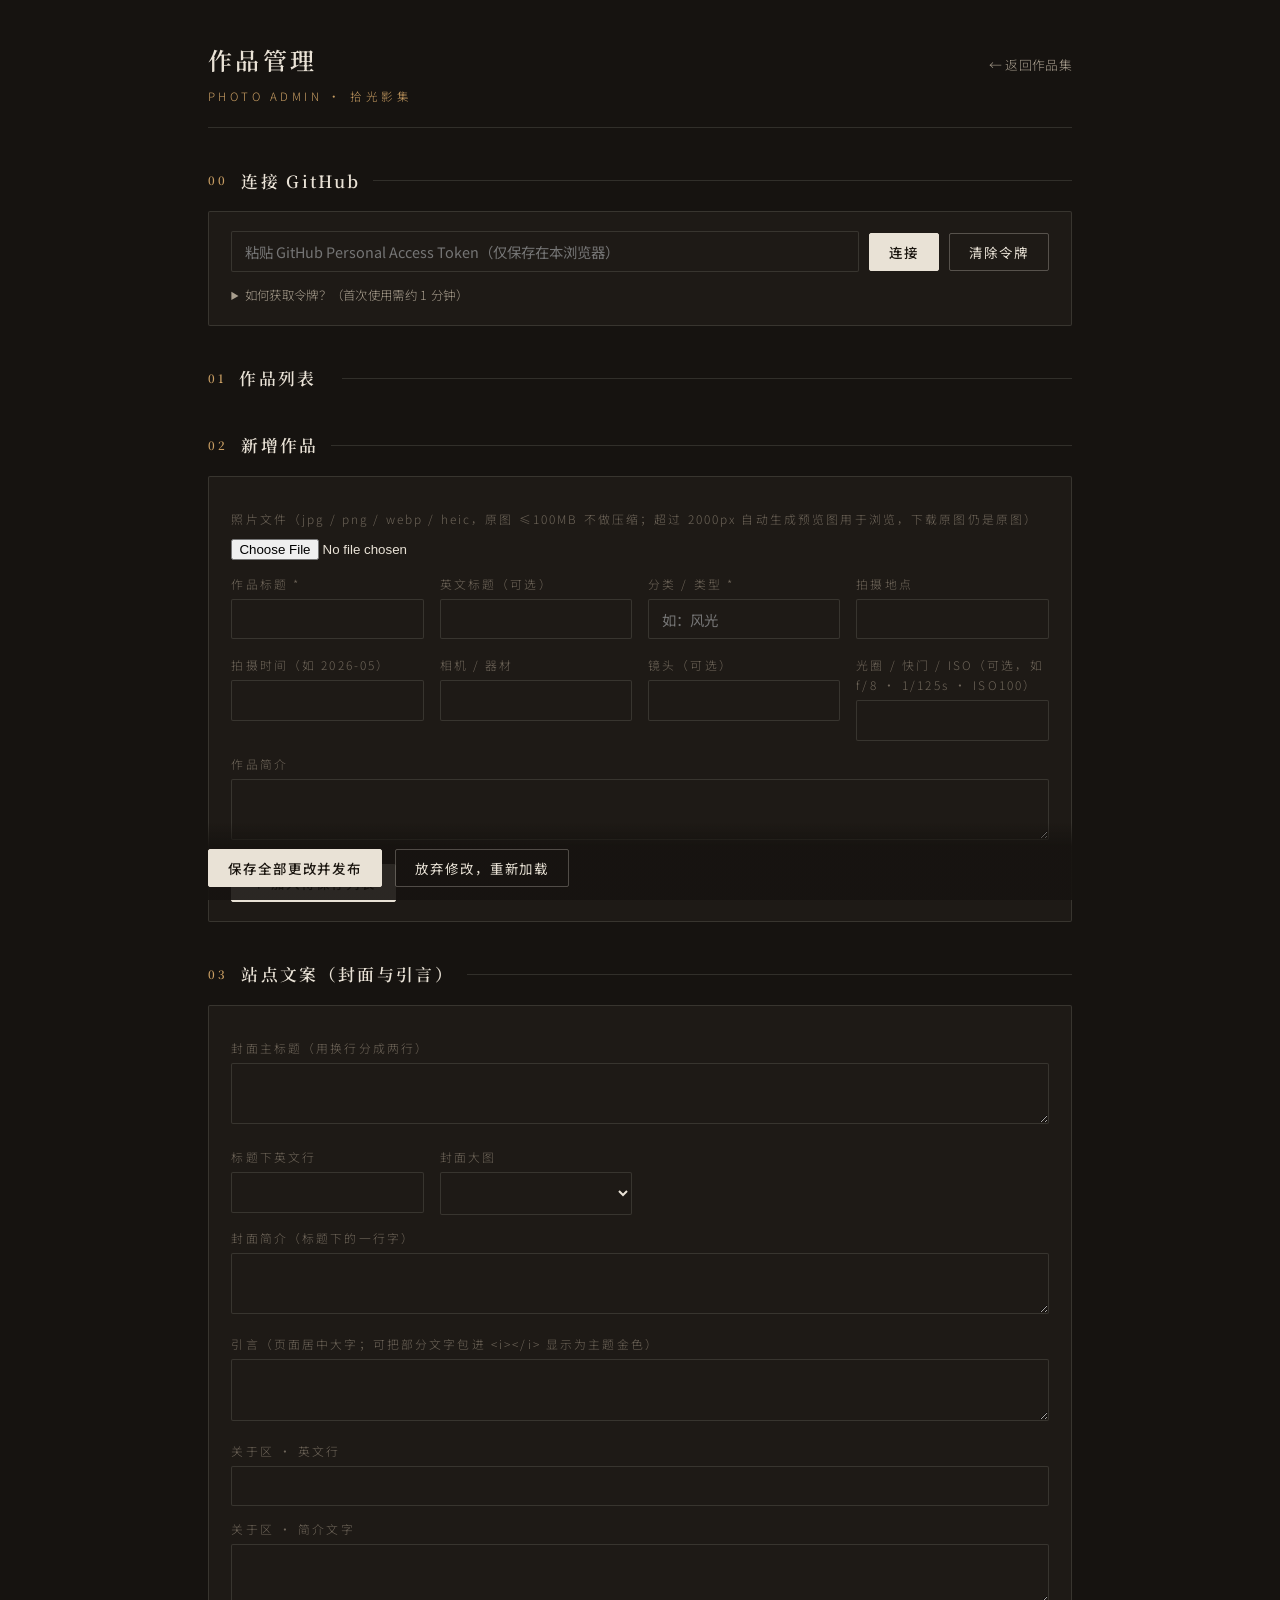
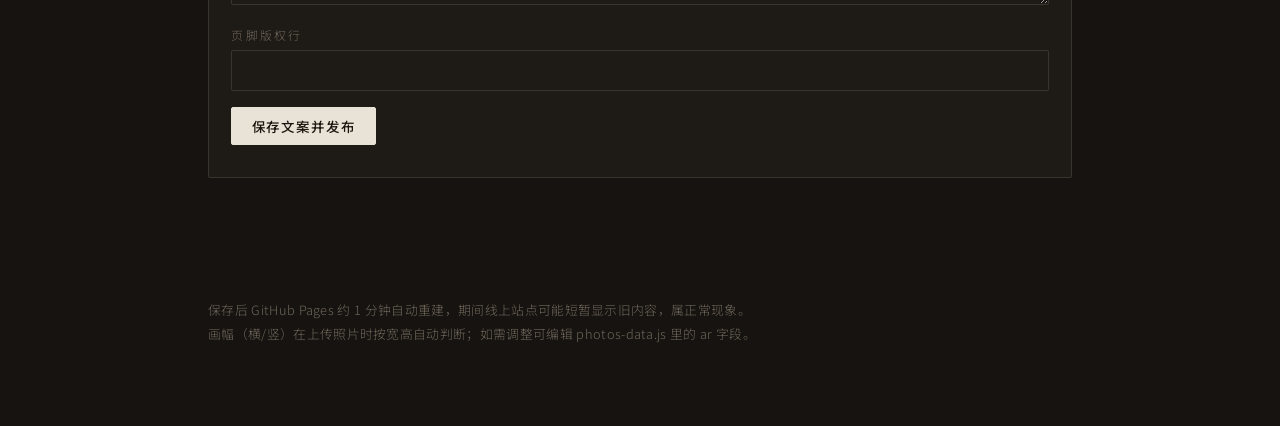
==== admin.html @ b12fa6b8 "上传上限放宽至100MB；双文件上传：超2000px自动生成预览图用于浏览，下载原图保持无损原图" ====
<!DOCTYPE html>
<html lang="zh-CN">
<head>
<meta charset="UTF-8">
<meta name="viewport" content="width=device-width, initial-scale=1.0">
<title>作品管理 · 拾光影集</title>
<meta name="robots" content="noindex, nofollow">
<link rel="preconnect" href="https://fonts.googleapis.com">
<link href="https://fonts.googleapis.com/css2?family=Noto+Serif+SC:wght@400;600&family=Noto+Sans+SC:wght@300;400;500&display=swap" rel="stylesheet">
<style>
:root{
  --bg:#161310;--bg-raise:#1e1a16;--bg-soft:#221d18;
  --ink:#e9e2d6;--ink-dim:#a89e8e;--ink-faint:#6f665a;
  --line:rgba(233,226,214,.13);--line-strong:rgba(233,226,214,.28);
  --accent:#c99e63;--accent-deep:#9a7443;--danger:#c96b63;
  --serif:"Noto Serif SC",serif;--sans:"Noto Sans SC",sans-serif;
  --ease:cubic-bezier(.22,.61,.36,1);
}
*{margin:0;padding:0;box-sizing:border-box}
body{background:var(--bg);color:var(--ink);font-family:var(--sans);font-weight:300;line-height:1.7;letter-spacing:.02em;-webkit-font-smoothing:antialiased}
a{color:var(--accent);text-decoration:none}
a:hover{color:var(--ink)}
.wrap{max-width:960px;margin:0 auto;padding:2.5rem clamp(1.2rem,4vw,3rem) 5rem}
header.top{display:flex;align-items:baseline;justify-content:space-between;gap:1rem;border-bottom:1px solid var(--line);padding-bottom:1.2rem;margin-bottom:2rem;flex-wrap:wrap}
header.top h1{font-family:var(--serif);font-size:1.5rem;font-weight:600;letter-spacing:.14em}
header.top .en{font-size:.72rem;letter-spacing:.3em;color:var(--accent)}
header.top a.back{font-size:.8rem;color:var(--ink-dim)}
h2.sec{font-family:var(--serif);font-size:1.05rem;font-weight:600;letter-spacing:.14em;margin:2.4rem 0 1rem;display:flex;align-items:center;gap:.8rem}
h2.sec::after{content:"";flex:1;height:1px;background:var(--line)}
h2.sec .no{font-size:.72rem;letter-spacing:.28em;color:var(--accent)}
.tip{font-size:.8rem;color:var(--ink-faint);line-height:1.9}
.tip b{color:var(--ink-dim);font-weight:400}

/* 表单控件 */
input[type=text],input[type=password],select,textarea{
  width:100%;background:var(--bg-raise);border:1px solid var(--line);color:var(--ink);
  padding:.55rem .8rem;font-size:.9rem;font-family:inherit;border-radius:2px;transition:border-color .3s;
}
input:focus,select:focus,textarea:focus{outline:none;border-color:var(--accent)}
textarea{resize:vertical;min-height:3.2em}
label.f{display:block;font-size:.74rem;letter-spacing:.18em;color:var(--ink-faint);margin:.8rem 0 .3rem}
button{
  background:transparent;border:1px solid var(--line-strong);color:var(--ink);
  padding:.5rem 1.2rem;font-size:.84rem;letter-spacing:.14em;border-radius:2px;cursor:pointer;
  font-family:inherit;transition:all .3s var(--ease);
}
button:hover{border-color:var(--accent);color:var(--accent)}
button.primary{background:var(--ink);color:#1a150f;border-color:var(--ink);font-weight:500}
button.primary:hover{background:var(--accent);border-color:var(--accent);color:#1a150f}
button.danger{color:var(--danger);border-color:rgba(201,107,99,.4)}
button.danger:hover{border-color:var(--danger)}
button:disabled{opacity:.45;cursor:not-allowed}

/* 令牌区 */
.token-box{background:var(--bg-raise);border:1px solid var(--line);border-radius:2px;padding:1.2rem 1.4rem}
.token-row{display:flex;gap:.6rem;flex-wrap:wrap;align-items:center}
.token-row input{flex:1;min-width:220px}
details.help{margin-top:.8rem;font-size:.78rem;color:var(--ink-faint)}
details.help summary{cursor:pointer;color:var(--ink-dim)}
details.help ol{margin:.6rem 0 .6rem 1.2em;line-height:2}
.status{margin-top:.8rem;font-size:.82rem;letter-spacing:.06em}
.status.ok{color:#8fbf7f}.status.err{color:var(--danger)}

/* 作品卡片 */
.card{background:var(--bg-raise);border:1px solid var(--line);border-radius:2px;padding:1.2rem 1.4rem;margin-bottom:1.2rem}
.card-head{display:flex;align-items:center;gap:.9rem;margin-bottom:.6rem;flex-wrap:wrap}
.card-head img{width:88px;height:60px;object-fit:cover;border:1px solid var(--line);background:var(--bg-soft)}
.card-head .t{flex:1;min-width:140px}
.card-head .t b{font-family:var(--serif);font-size:1.02rem;font-weight:600;letter-spacing:.08em}
.card-head .t small{display:block;color:var(--ink-faint);font-size:.72rem;letter-spacing:.1em}
.card-head .ops{display:flex;gap:.4rem;flex-wrap:wrap}
.grid{display:grid;grid-template-columns:repeat(auto-fit,minmax(180px,1fr));gap:.2rem 1rem}
.grid .wide{grid-column:1/-1}
.file-note{font-size:.76rem;color:var(--accent);margin-top:.3rem}
.pending-img{max-width:100%;max-height:180px;border:1px solid var(--line);margin-top:.5rem}

/* 操作条 */
.actions{position:sticky;bottom:0;background:linear-gradient(rgba(22,19,16,0),rgba(22,19,16,.9) 30%);padding:1.6rem 0 .8rem;display:flex;gap:.8rem;align-items:center;flex-wrap:wrap}
.spin{display:inline-block;width:.9em;height:.9em;border:2px solid var(--accent);border-top-color:transparent;border-radius:50%;vertical-align:-2px;animation:sp 1s linear infinite;margin-right:.4em}
@keyframes sp{to{transform:rotate(360deg)}}
@media(max-width:640px){.card{padding:1rem}header.top h1{font-size:1.2rem}}
</style>
</head>
<body>
<div class="wrap">

  <header class="top">
    <div>
      <h1>作品管理</h1>
      <span class="en">PHOTO ADMIN · 拾光影集</span>
    </div>
    <a class="back" href="index.html">← 返回作品集</a>
  </header>

  <!-- 令牌 -->
  <h2 class="sec"><span class="no">00</span>连接 GitHub</h2>
  <div class="token-box">
    <div class="token-row">
      <input type="password" id="token" placeholder="粘贴 GitHub Personal Access Token（仅保存在本浏览器）">
      <button id="btn-connect" class="primary">连接</button>
      <button id="btn-forget">清除令牌</button>
    </div>
    <p class="status" id="token-status"></p>
    <details class="help">
      <summary>如何获取令牌？（首次使用需约 1 分钟）</summary>
      <ol>
        <li>打开 github.com → 右上角头像 → <b>Settings</b> → 左侧最底部 <b>Developer settings</b></li>
        <li><b>Personal access tokens → Fine-grained tokens</b> → <b>Generate new token</b></li>
        <li>Token name 随意；<b>Repository access</b> 选 <b>Only select repositories</b> → 勾选 <b>photography-portfolio</b></li>
        <li><b>Permissions → Repository permissions → Contents</b> 设为 <b>Read and write</b></li>
        <li>生成后复制令牌（ghp_ 开头），粘贴到上方输入框点"连接"。令牌只存在你的浏览器本地，不会上传到任何地方</li>
      </ol>
    </details>
  </div>

  <!-- 作品列表 -->
  <h2 class="sec"><span class="no">01</span>作品列表 <span class="tip" id="count-line"></span></h2>
  <div id="cards"></div>

  <!-- 新增 -->
  <h2 class="sec"><span class="no">02</span>新增作品</h2>
  <div class="card" id="add-card">
    <label class="f">照片文件（jpg / png / webp / heic，原图 ≤100MB 不做压缩；超过 2000px 自动生成预览图用于浏览，下载原图仍是原图）</label>
    <input type="file" id="add-file" accept="image/jpeg,image/png,image/webp,image/heic,image/heif,.heic,.heif">
    <div id="add-preview"></div>
    <div class="grid">
      <div><label class="f">作品标题 *</label><input type="text" id="add-title"></div>
      <div><label class="f">英文标题（可选）</label><input type="text" id="add-en"></div>
      <div><label class="f">分类 / 类型 *</label><input type="text" id="add-category" list="cat-list" placeholder="如：风光"><datalist id="cat-list"></datalist></div>
      <div><label class="f">拍摄地点</label><input type="text" id="add-place"></div>
      <div><label class="f">拍摄时间（如 2026-05）</label><input type="text" id="add-date"></div>
      <div><label class="f">相机 / 器材</label><input type="text" id="add-camera"></div>
      <div><label class="f">镜头（可选）</label><input type="text" id="add-lens"></div>
      <div><label class="f">光圈 / 快门 / ISO（可选，如 f/8 · 1/125s · ISO100）</label><input type="text" id="add-exif-extra"></div>
    </div>
    <label class="f">作品简介</label>
    <textarea id="add-desc"></textarea>
    <p style="margin-top:1rem"><button id="btn-add" class="primary">＋ 加入待保存列表</button></p>
  </div>

  <!-- 站点文案 -->
  <h2 class="sec"><span class="no">03</span>站点文案（封面与引言）</h2>
  <div class="card">
    <div class="grid">
      <div class="wide"><label class="f">封面主标题（用换行分成两行）</label><textarea id="site-line"></textarea></div>
      <div><label class="f">标题下英文行</label><input type="text" id="site-en"></div>
      <div><label class="f">封面大图</label><select id="site-hero"></select></div>
    </div>
    <label class="f">封面简介（标题下的一行字）</label>
    <textarea id="site-bio"></textarea>
    <label class="f">引言（页面居中大字；可把部分文字包进 &lt;i&gt;&lt;/i&gt; 显示为主题金色）</label>
    <textarea id="site-lead"></textarea>
    <label class="f">关于区 · 英文行</label>
    <input type="text" id="site-about-en">
    <label class="f">关于区 · 简介文字</label>
    <textarea id="site-about-bio"></textarea>
    <label class="f">页脚版权行</label>
    <input type="text" id="site-footer-copy">
    <p style="margin-top:1rem"><button id="btn-site" class="primary">保存文案并发布</button></p>
    <p class="status" id="site-status"></p>
  </div>

  <!-- 保存 -->
  <div class="actions">
    <button id="btn-save" class="primary">保存全部更改并发布</button>
    <button id="btn-reload">放弃修改，重新加载</button>
    <span class="status" id="save-status"></span>
  </div>

  <p class="tip" style="margin-top:1.5rem">保存后 GitHub Pages 约 1 分钟自动重建，期间线上站点可能短暂显示旧内容，属正常现象。<br>
  画幅（横/竖）在上传照片时按宽高自动判断；如需调整可编辑 photos-data.js 里的 ar 字段。</p>
</div>

<script src="assets/photos-data.js"></script>
<script>
(function(){
"use strict";
const CFG = { owner:"LXQ-6", repo:"photography-portfolio", branch:"main", dataPath:"assets/photos-data.js", photoDir:"photos/" };
const $ = (id) => document.getElementById(id);
let token = localStorage.getItem("gh_pat") || "";
let photos = [];        // 工作副本：{src,title,en,category,place,ar,desc,exif}
let shas = {};          // 文件路径 -> sha（更新/删除需要）
let newImages = {};     // 临时索引 -> {filename, contentB64, ar}
let pendingNew = [];    // 待新增条目
let removed = [];       // 待删除条目（含图片路径）
let dirty = false;
let dataSha = null;     // data.js 的 sha（保存文案用）
let siteCopy = null;    // data.js 的 site 工作副本
const uploaded = new Set();  // 本次会话已成功上传的文件，重试时跳过

const b64dec = (b64) => decodeURIComponent(escape(atob(b64.replace(/\n/g,""))));
const b64enc = (str) => btoa(unescape(encodeURIComponent(str)));

/* ---------- GitHub API ---------- */
async function gh(path, opts = {}) {
  const res = await fetch(`https://api.github.com/repos/${CFG.owner}/${CFG.repo}/contents/${path}${opts.qs ? "?" + opts.qs : ""}`, {
    method: opts.method || "GET",
    headers: {
      "Authorization": `Bearer ${token}`,
      "Accept": "application/vnd.github+json",
      "Content-Type": "application/json"
    },
    body: opts.body ? JSON.stringify(opts.body) : undefined
  });
  if (!res.ok) {
    const err = await res.json().catch(() => ({}));
    throw new Error(`${res.status} ${err.message || res.statusText}`);
  }
  return res.status === 200 ? res.json() : null;
}
const getDataFile = () => gh(CFG.dataPath, { qs: "ref=" + CFG.branch });
const getPhotoSha = (src) => gh(src, { qs: "ref=" + CFG.branch }).then(f => f.sha).catch(() => null);
const putFile = (path, message, content, sha) => withRetry(() => gh(path, { method: "PUT", body: { message, content, branch: CFG.branch, ...(sha ? { sha } : {}) } }));
const delFile = (path, message, sha) => withRetry(() => gh(path, { method: "DELETE", body: { message, branch: CFG.branch, sha } }));

/* 网络抖动自动重试（指数退避） */
async function withRetry(fn, tries = 3) {
  let lastErr;
  for (let t = 0; t < tries; t++) {
    try { return await fn(); }
    catch (e) { lastErr = e; if (t < tries - 1) await new Promise(r => setTimeout(r, 800 * (t + 1))); }
  }
  throw lastErr;
}
/* 解析 JS 数据文件为对象（跳过头部注释，按 window.XXX = 定位赋值） */
function parseJsData(text) {
  const m = text.match(/window\.\w+\s*=\s*([\s\S]*?);\s*$/);
  if (!m) throw new Error("数据文件格式不正确");
  return JSON.parse(m[1]);
}

/* ---------- 状态提示 ---------- */
function setStatus(el, text, cls) { el.className = "status " + (cls || ""); el.innerHTML = text; }

/* ---------- 令牌 ---------- */
$("token").value = token;
$("btn-connect").addEventListener("click", () => {
  token = $("token").value.trim();
  if (!token) return setStatus($("token-status"), "请先粘贴令牌", "err");
  localStorage.setItem("gh_pat", token);
  setStatus($("token-status"), '<span class="spin"></span>正在验证令牌并读取数据…');
  loadDataFile();
});
$("btn-forget").addEventListener("click", () => {
  localStorage.removeItem("gh_pat"); token = ""; $("token").value = "";
  setStatus($("token-status"), "已清除本浏览器保存的令牌");
});

/* ---------- 载入数据 ---------- */
async function loadDataFile() {
  try {
    const f = await getDataFile();
    shas[CFG.dataPath] = f.sha;
    photos = parseJsData(b64dec(f.content));
    localStorage.setItem("gh_pat", token);
    setStatus($("token-status"), `✓ 连接成功，已读取 ${photos.length} 件作品`, "ok");
    renderCards();
    renderCatList();
    // 同时载入站点文案
    try {
      const df = await gh("assets/data.js", { qs: "ref=" + CFG.branch });
      dataSha = df.sha;
      siteCopy = parseJsData(b64dec(df.content)).site;
      renderSiteForm();
    } catch (e) { /* 文案区载入失败不影响作品管理 */ }
  } catch (e) {
    setStatus($("token-status"), "连接失败：" + e.message + "（请检查令牌是否有效、是否勾选了 photography-portfolio 仓库与 Contents 读写权限）", "err");
  }
}

/* ---------- 渲染作品卡片 ---------- */
function renderCards() {
  $("count-line").textContent = `共 ${photos.length} 件`;
  const box = $("cards");
  box.innerHTML = "";
  photos.forEach((p, i) => {
    const card = document.createElement("div");
    card.className = "card";
    card.innerHTML = `
      <div class="card-head">
        <img src="${p.preview || p.src}" alt="" loading="lazy" id="thumb-${i}">
        <div class="t"><b contenteditable="true" data-k="title" data-i="${i}">${p.title || ""}</b>
          <small>${p.src.split("/").pop()} · ${p.category || "未分类"}</small></div>
        <div class="ops">
          <label style="cursor:pointer"><input type="file" accept="image/jpeg,image/png,image/webp,image/heic,image/heif,.heic,.heif" hidden data-replace="${i}">替换图片</label>
          <button class="danger" data-del="${i}">删除作品</button>
        </div>
      </div>
      <div class="grid">
        <div><label class="f">英文标题</label><input type="text" data-k="en" data-i="${i}" value="${(p.en||"").replace(/"/g,"&quot;")}"></div>
        <div><label class="f">分类 / 类型</label><input type="text" data-k="category" data-i="${i}" value="${p.category||""}" list="cat-list"></div>
        <div><label class="f">拍摄地点</label><input type="text" data-k="place" data-i="${i}" value="${p.place||""}"></div>
        <div><label class="f">拍摄时间</label><input type="text" data-k="date" data-i="${i}" value="${(p.exif&&p.exif.date)||""}"></div>
        <div><label class="f">相机 / 器材</label><input type="text" data-k="camera" data-i="${i}" value="${(p.exif&&p.exif.camera)||""}"></div>
        <div><label class="f">镜头</label><input type="text" data-k="lens" data-i="${i}" value="${(p.exif&&p.exif.lens)||""}"></div>
        <div><label class="f">光圈 / 快门 / ISO</label><input type="text" data-k="extra" data-i="${i}" value="${(p.exif&&p.exif.focal?p.exif.focal+" ":"")+(p.exif&&p.exif.aperture||"")} ${(p.exif&&p.exif.shutter)||""} ${(p.exif&&p.exif.iso?"ISO"+p.exif.iso:"")}"></div>
        <div class="wide"><label class="f">作品简介</label><textarea data-k="desc" data-i="${i}">${p.desc||""}</textarea></div>
      </div>
      <div class="file-note" id="note-${i}"></div>`;
    box.appendChild(card);
  });

  // 字段修改 → 写回工作副本
  box.querySelectorAll("[data-k]").forEach(inp => {
    inp.addEventListener("change", () => {
      const i = +inp.dataset.i, k = inp.dataset.k, v = inp.value.trim();
      if (k === "date" || k === "camera" || k === "lens" || k === "extra") {
        photos[i].exif = photos[i].exif || {};
        if (k === "date") photos[i].exif.date = v;
        else if (k === "camera") photos[i].exif.camera = v;
        else if (k === "lens") photos[i].exif.lens = v;
        else {
          const parts = v.split(/[,·/]+/).map(s => s.trim()).filter(Boolean);
          photos[i].exif.focal = parts.find(s => /mm/.test(s)) || "";
          photos[i].exif.aperture = parts.find(s => /^f\//.test(s)) || "";
          photos[i].exif.shutter = parts.find(s => /s$/.test(s) && !/^f\//.test(s) && /\d/.test(s)) || "";
          photos[i].exif.iso = (v.match(/iso\s*(\d+)/i) || [])[1] || "";
        }
      } else {
        photos[i][k] = v;
      }
      if (k === "title") { const b = box.querySelector(`.card-head b[data-i="${i}"]`); if (b) b.textContent = v; }
      dirty = true;
    });
  });

  // 替换图片
  box.querySelectorAll("[data-replace]").forEach(inp => {
    inp.addEventListener("change", async () => {
      const i = +inp.dataset.replace;
      const file = inp.files[0];
      if (!file) return;
      try {
        const { filename, contentB64, previewFilename, previewB64, dataUrl, width, height } = await readImage(file);
        newImages[i] = { filename, contentB64, previewFilename, previewB64, ar: width > height ? "16/10" : "4/5" };
        photos[i].ar = width > height ? "16/10" : "4/5";
        $("thumb-" + i).src = dataUrl;
        $("note-" + i).textContent = `已选新图 ${filename}${previewFilename ? "（含预览图，保存时一起上传）" : ""}`;
        dirty = true;
      } catch (e) { alert("读取图片失败：" + e.message); }
    });
  });

  // 删除作品
  box.querySelectorAll("[data-del]").forEach(btn => {
    btn.addEventListener("click", () => {
      const i = +btn.dataset.del;
      if (!confirm(`确定删除《${photos[i].title || "未命名"}》？照片文件也会一并删除。`)) return;
      removed.push(photos[i]);
      photos.splice(i, 1);
      dirty = true;
      renderCards();
    });
  });
}

function renderCatList() {
  const cats = [...new Set(photos.map(p => p.category).filter(Boolean))];
  // 未连接令牌时用本地数据预填分类建议
  const fallback = window.GALLERY_PHOTOS || [];
  const all = cats.length ? cats : [...new Set(fallback.map(p => p.category).filter(Boolean))];
  $("cat-list").innerHTML = all.map(c => `<option value="${c}">`).join("");
}

/* ---------- 读取图片文件（支持 HEIC/HEIF 自动转 JPG） ---------- */
let heicLibPromise = null;
function loadHeicLib() {
  if (!heicLibPromise) {
    heicLibPromise = new Promise((resolve, reject) => {
      const s = document.createElement("script");
      s.src = "assets/vendor/heic2any.min.js";
      s.onload = resolve;
      s.onerror = () => { heicLibPromise = null; reject(new Error("HEIC 转换库加载失败")); };
      document.head.appendChild(s);
    });
  }
  return heicLibPromise;
}
async function toUploadable(file) {
  const isHeic = /\.(heic|heif)$/i.test(file.name) || /hei[cf]/i.test(file.type || "");
  if (!isHeic) return { blob: file, ext: (file.name.split(".").pop() || "jpg").toLowerCase() };
  await loadHeicLib();
  setStatus($("save-status"), "HEIC 转换中，请稍候…");
  const out = await window.heic2any({ blob: file, toType: "image/jpeg", quality: 0.92 });
  return { blob: Array.isArray(out) ? out[0] : out, ext: "jpg" };
}
function readImage(file) {
  return toUploadable(file).then(({ blob, ext }) => new Promise((resolve, reject) => {
    if (blob.size > 100 * 1024 * 1024) return reject(new Error("文件超过 100MB（GitHub 接口上限），请先压缩"));
    const reader = new FileReader();
    reader.onload = () => {
      const dataUrl = reader.result;
      const contentB64 = dataUrl.split(",")[1];
      const img = new Image();
      img.onload = () => {
        try {
          const filename = CFG.photoDir + Date.now() + "-" + Math.random().toString(36).slice(2, 8) + "." + ext;
          // 生成 2000px 预览图（长边 >2000px 才生成）：浏览用它，下载原图才是原图
          let previewFilename = null, previewB64 = null;
          const longEdge = Math.max(img.naturalWidth, img.naturalHeight);
          if (longEdge > 2000) {
            const scale = 2000 / longEdge;
            const canvas = document.createElement("canvas");
            canvas.width = Math.round(img.naturalWidth * scale);
            canvas.height = Math.round(img.naturalHeight * scale);
            canvas.getContext("2d").drawImage(img, 0, 0, canvas.width, canvas.height);
            previewB64 = canvas.toDataURL("image/jpeg", 0.9).split(",")[1];
            previewFilename = CFG.photoDir + "p" + Date.now() + "-" + Math.random().toString(36).slice(2, 8) + ".jpg";
          }
          resolve({ filename, contentB64, previewFilename, previewB64, dataUrl, width: img.naturalWidth, height: img.naturalHeight });
        } catch (e) { reject(new Error("预览图生成失败：" + e.message)); }
      };
      img.onerror = () => reject(new Error("无法解析图片"));
      img.src = dataUrl;
    };
    reader.onerror = () => reject(new Error("文件读取失败"));
    reader.readAsDataURL(blob);
  }));
}

/* ---------- 新增作品 ---------- */
let addInfo = null;   // 当前选中的新图片信息
$("add-file").addEventListener("change", async () => {
  const file = $("add-file").files[0];
  if (!file) { addInfo = null; $("add-preview").innerHTML = ""; return; }
  $("add-preview").innerHTML = '<span class="spin"></span>解析图片中…';
  try {
    addInfo = await readImage(file);
    $("add-preview").innerHTML = `<img class="pending-img" src="${addInfo.dataUrl}">` +
      `<p class="file-note">已选 ${file.name}（${addInfo.width}×${addInfo.height}，${addInfo.width > addInfo.height ? "横幅" : "竖幅"}${addInfo.previewFilename ? "，已生成预览图" : ""}），填写上方信息后点"加入待保存列表"</p>`;
  } catch (e) { addInfo = null; $("add-preview").innerHTML = ""; alert(e.message); }
});
$("btn-add").addEventListener("click", () => {
  if (!addInfo) return alert("请先选择照片文件");
  const title = $("add-title").value.trim();
  if (!title) return alert("请填写作品标题");
  const category = $("add-category").value.trim();
  if (!category) return alert("请填写分类（如：风光）");
  const extra = $("add-exif-extra").value.trim();
  const parts = extra.split(/[,·/]+/).map(s => s.trim()).filter(Boolean);
  pendingNew.push({
    info: addInfo,
    meta: {
      title, en: $("add-en").value.trim(), category,
      place: $("add-place").value.trim(), desc: $("add-desc").value.trim(),
      ar: addInfo.width > addInfo.height ? "16/10" : "4/5",
      exif: {
        camera: $("add-camera").value.trim(), lens: $("add-lens").value.trim(),
        focal: parts.find(s => /mm/.test(s)) || "",
        aperture: parts.find(s => /^f\//.test(s)) || "",
        shutter: parts.find(s => /s$/.test(s) && !/^f\//.test(s) && /\d/.test(s)) || "",
        iso: (extra.match(/iso\s*(\d+)/i) || [])[1] || "",
        date: $("add-date").value.trim()
      }
    }
  });
  setStatus($("save-status"), `《${title}》已加入待保存列表（共 ${pendingNew.length} 件新增）`, "ok");
  ["add-title","add-en","add-category","add-place","add-date","add-camera","add-lens","add-exif-extra","add-desc"].forEach(id => $(id).value = "");
  $("add-file").value = ""; $("add-preview").innerHTML = "";
  addInfo = null;
});

/* ---------- 站点文案 ---------- */
function renderSiteForm() {
  if (!siteCopy) return;
  const hero = siteCopy.hero || {};
  $("site-line").value = (hero.line || "").replace(/\n/g, "\n");
  $("site-en").value = hero.en || "";
  $("site-bio").value = hero.bio || "";
  $("site-lead").value = (siteCopy.statement && siteCopy.statement.lead) || "";
  // 远端字段缺失时，用本地 photos-data.js/data.js 的值兜底预填
  const localSite = (window.GALLERY_DATA && window.GALLERY_DATA.site) || {};
  $("site-about-en").value = (siteCopy.about && siteCopy.about.en) || (localSite.about && localSite.about.en) || "";
  $("site-about-bio").value = (siteCopy.about && siteCopy.about.bio) || (localSite.about && localSite.about.bio) || "";
  $("site-footer-copy").value = siteCopy.footerCopy || localSite.footerCopy || "";
  const sel = $("site-hero");
  const opts = photos.map(p => `<option value="${p.src}" ${p.src === hero.src ? "selected" : ""}>${p.title || p.src}（${p.category || ""}）</option>`).join("");
  sel.innerHTML = hero.src && !photos.some(p => p.src === hero.src)
    ? `<option value="${hero.src}" selected>${hero.src}（当前）</option>` + opts
    : opts;
}
$("btn-site").addEventListener("click", async () => {
  if (!token || !siteCopy) return setStatus($("site-status"), "请先连接 GitHub", "err");
  const btn = $("btn-site");
  btn.disabled = true;
  try {
    setStatus($("site-status"), '<span class="spin"></span>正在发布文案…');
    siteCopy.hero = siteCopy.hero || {};
    siteCopy.hero.line = $("site-line").value.replace(/\r/g, "");
    siteCopy.hero.en = $("site-en").value.trim();
    siteCopy.hero.bio = $("site-bio").value.trim();
    siteCopy.hero.src = $("site-hero").value;
    siteCopy.statement = siteCopy.statement || {};
    siteCopy.statement.lead = $("site-lead").value;
    siteCopy.about = siteCopy.about || {};
    siteCopy.about.en = $("site-about-en").value.trim();
    siteCopy.about.bio = $("site-about-bio").value.trim();
    siteCopy.footerCopy = $("site-footer-copy").value.trim();
    const content = "/* ============================================================\n   拾光影集 · 站点文案（本文件由 admin.html 管理页自动维护）\n   作品数据在 assets/photos-data.js；手动编辑请保持 JSON 格式\n   ============================================================ */\n\nwindow.GALLERY_DATA = " + JSON.stringify({ site: siteCopy }, null, 2) + ";\n";
    await putFile("assets/data.js", "更新站点文案", b64enc(content), dataSha);
    const check = await gh("assets/data.js", { qs: "ref=" + CFG.branch });
    const parsed = parseJsData(b64dec(check.content)).site;
    dataSha = check.sha;
    if (!parsed.hero || parsed.hero.line !== siteCopy.hero.line) throw new Error("一致性校验未通过，请重试");
    setStatus($("site-status"), "✓ 文案已发布！GitHub Pages 约 1 分钟后自动更新", "ok");
  } catch (e) {
    setStatus($("site-status"), "保存失败：" + e.message, "err");
  } finally {
    btn.disabled = false;
  }
});

/* ---------- 保存全部 ---------- */
$("btn-save").addEventListener("click", async () => {
  if (!token) return setStatus($("save-status"), "请先连接 GitHub", "err");
  if (!pendingNew.length && !removed.length && !dirty) return setStatus($("save-status"), "没有需要保存的更改");
  const btn = $("btn-save");
  btn.disabled = true;
  try {
    // 工作副本：应用所有已做的修改（含预览图字段）
    const work = photos.map(p => ({ ...p, exif: { ...(p.exif || {}) } }));
    for (const i of Object.keys(newImages)) {
      work[+i].src = newImages[i].filename;
      work[+i].preview = newImages[i].previewFilename || "";
      work[+i].ar = newImages[i].ar || work[+i].ar;
    }
    for (const item of pendingNew) {
      work.push({ src: item.info.filename, preview: item.info.previewFilename || "", ...item.meta });
    }

    // 需要清理的旧文件（被替换/被删除的照片原图与预览图）
    const orphanFiles = new Set();
    for (const i of Object.keys(newImages)) {
      const old = photos[+i];
      if (old.src && old.src !== newImages[i].filename) orphanFiles.add(old.src);
      if (old.preview) orphanFiles.add(old.preview);
    }
    for (const p of removed) {
      if (p.src) orphanFiles.add(p.src);
      if (p.preview) orphanFiles.add(p.preview);
    }

    // 待上传文件清单（原图 + 预览图）
    const uploads = [];
    for (const item of pendingNew) {
      uploads.push({ path: item.info.filename, content: item.info.contentB64, label: item.meta.title });
      if (item.info.previewFilename) uploads.push({ path: item.info.previewFilename, content: item.info.previewB64, label: item.meta.title + "（预览图）" });
    }
    for (const i of Object.keys(newImages)) {
      uploads.push({ path: newImages[i].filename, content: newImages[i].contentB64, label: photos[+i].title || "" });
      if (newImages[i].previewFilename) uploads.push({ path: newImages[i].previewFilename, content: newImages[i].previewB64, label: (photos[+i].title || "") + "（预览图）" });
    }

    let step = 0, total = uploads.length + orphanFiles.size + 1;
    for (const u of uploads) {
      if (uploaded.has(u.path)) continue;   // 重试时跳过已上传的
      step++;
      setStatus($("save-status"), `<span class="spin"></span>上传文件 ${step}/${total}：${u.label}`);
      await putFile(u.path, `上传作品文件：${u.label}`, u.content);
      uploaded.add(u.path);
    }
    for (const path of orphanFiles) {
      step++;
      setStatus($("save-status"), `<span class="spin"></span>清理旧文件 ${step}/${total}`);
      const sha = await getPhotoSha(path);
      if (sha) await delFile(path, `清理旧文件`, sha);
    }
    // 写回数据文件
    setStatus($("save-status"), `<span class="spin"></span>发布数据文件 ${total}/${total}`);
    const dataContent = "window.GALLERY_PHOTOS = " + JSON.stringify(work, null, 2) + ";\n";
    await putFile(CFG.dataPath, `更新作品数据（共 ${work.length} 件）`, b64enc(dataContent), shas[CFG.dataPath]);

    // 一致性校验：回读远端文件，确认内容与本地工作副本一致
    const check = await gh(CFG.dataPath, { qs: "ref=" + CFG.branch });
    const parsed = parseJsData(b64dec(check.content));
    if (parsed.length !== work.length || parsed.some((p, i) => p.src !== work[i].src || p.title !== work[i].title)) {
      throw new Error("数据一致性校验未通过，请点击保存重试（已上传的照片不会重复上传）");
    }
    shas[CFG.dataPath] = check.sha;
    setStatus($("save-status"), `✓ 已发布并通过校验！GitHub Pages 约 1 分钟后自动更新线上站点`, "ok");
    photos = work;
    pendingNew = []; removed = []; newImages = {}; dirty = false;
    renderCards(); renderCatList();
  } catch (e) {
    setStatus($("save-status"), "保存失败：" + e.message + "（可再次点击保存，已上传的照片不会重复上传）", "err");
  } finally {
    btn.disabled = false;
  }
});

$("btn-reload").addEventListener("click", () => {
  if (dirty && !confirm("放弃当前所有未保存的修改？")) return;
  pendingNew = []; removed = []; newImages = {}; dirty = false;
  loadDataFile();
  setStatus($("save-status"), "");
});

/* ---------- 启动 ---------- */
renderCatList();   // 未连接时先用本地数据预填分类建议
if (token) { setStatus($("token-status"), '<span class="spin"></span>正在用已保存的令牌连接…'); loadDataFile(); }
})();
</script>
</body>
</html>
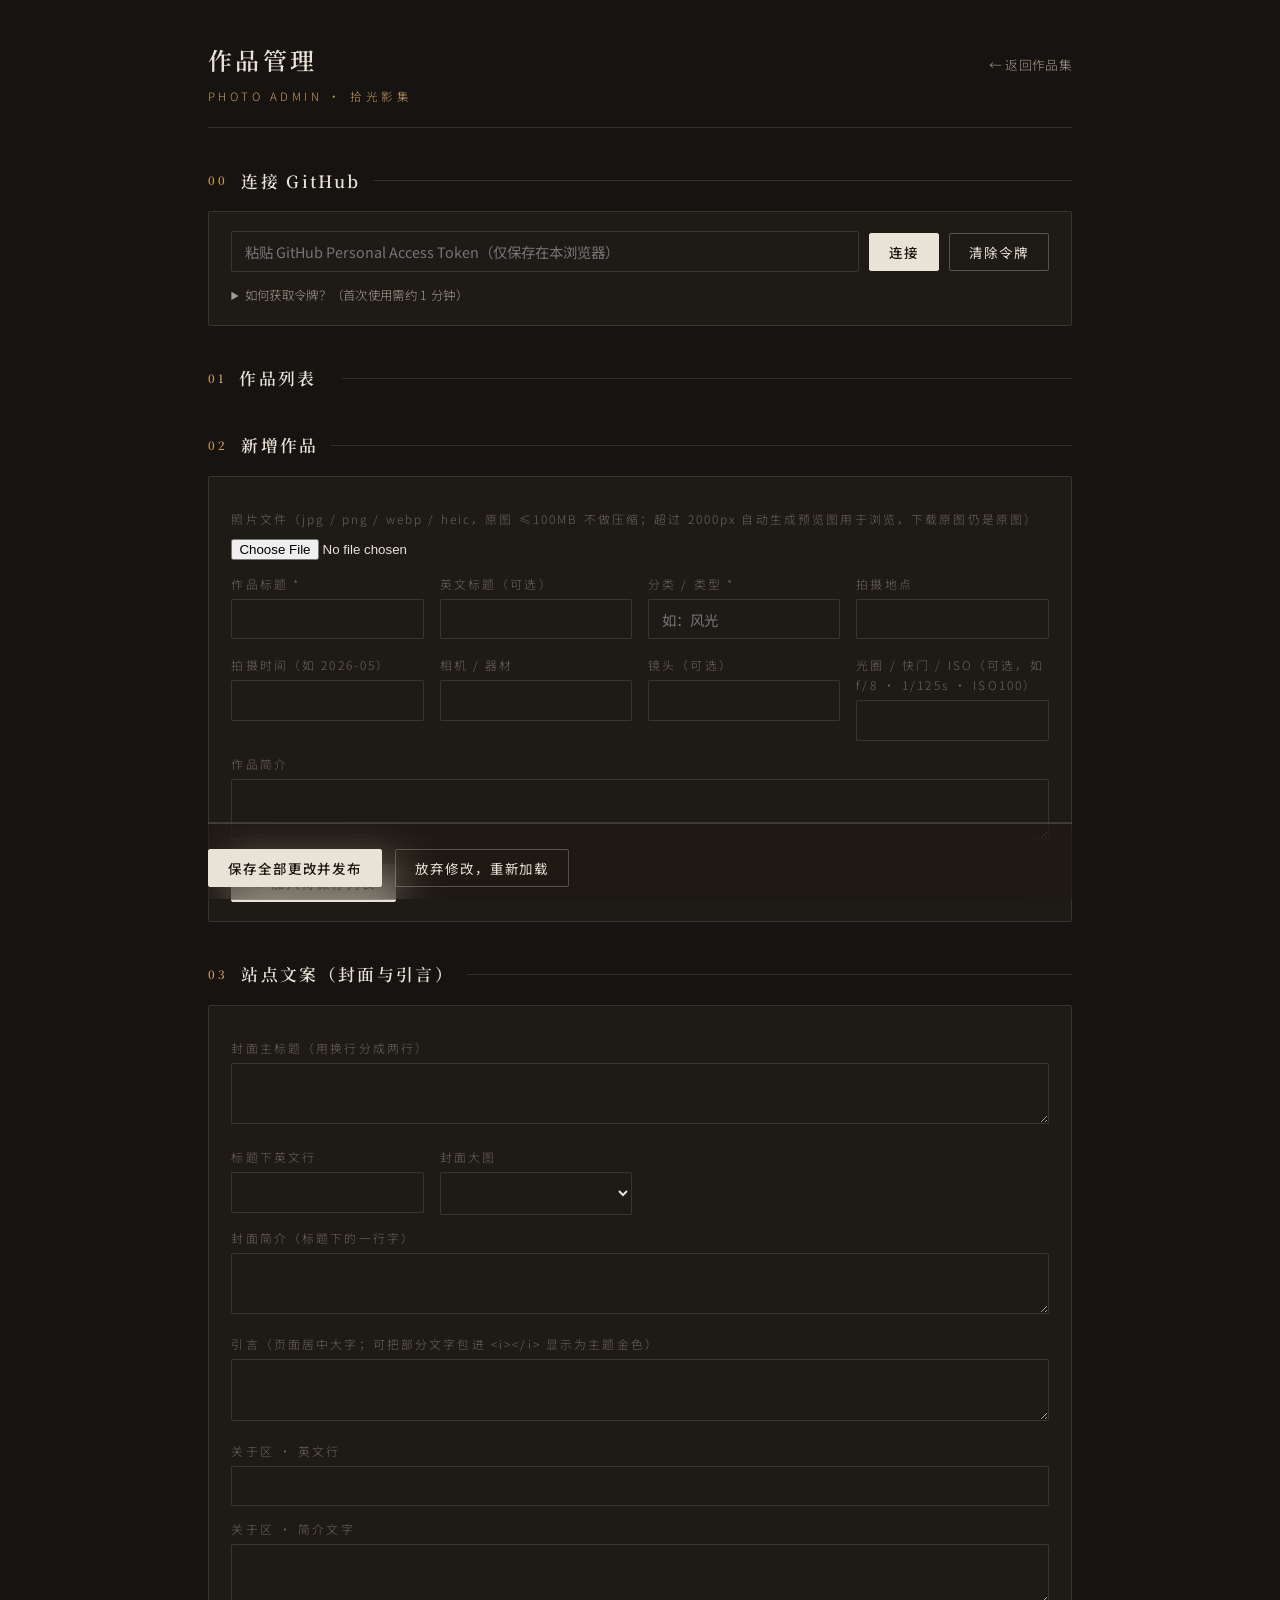
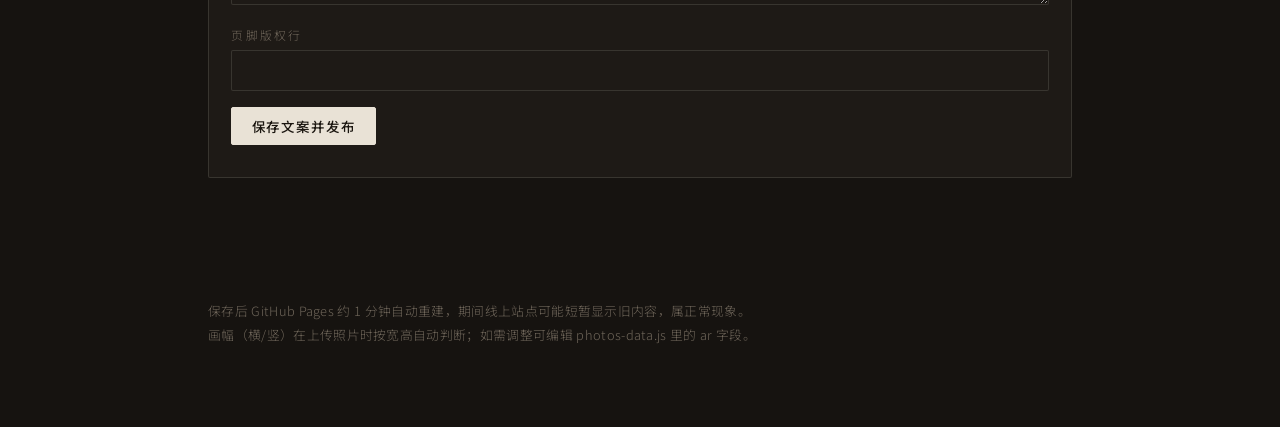
==== commit 94a8ae4f: "Liquid Glass 统一升级：导航/筛选栏/悬浮胶囊/灯箱玻璃工具条与按钮/管理页操作条" ====
--- a/admin.html
+++ b/admin.html
@@ -15,6 +15,8 @@
   --accent:#c99e63;--accent-deep:#9a7443;--danger:#c96b63;
   --serif:"Noto Serif SC",serif;--sans:"Noto Sans SC",sans-serif;
   --ease:cubic-bezier(.22,.61,.36,1);
+  --glass-bg:rgba(30,26,22,.45);--glass-blur:blur(22px) saturate(175%);
+  --glass-line:rgba(233,226,214,.15);--glass-hi:rgba(255,255,255,.16);
 }
 *{margin:0;padding:0;box-sizing:border-box}
 body{background:var(--bg);color:var(--ink);font-family:var(--sans);font-weight:300;line-height:1.7;letter-spacing:.02em;-webkit-font-smoothing:antialiased}
@@ -75,7 +77,10 @@
 .pending-img{max-width:100%;max-height:180px;border:1px solid var(--line);margin-top:.5rem}
 
 /* 操作条 */
-.actions{position:sticky;bottom:0;background:linear-gradient(rgba(22,19,16,0),rgba(22,19,16,.9) 30%);padding:1.6rem 0 .8rem;display:flex;gap:.8rem;align-items:center;flex-wrap:wrap}
+.actions{position:sticky;bottom:0;background:var(--glass-bg);
+  -webkit-backdrop-filter:var(--glass-blur);backdrop-filter:var(--glass-blur);
+  border-top:1px solid var(--glass-line);box-shadow:inset 0 1px 0 var(--glass-hi);
+  padding:1.6rem 0 .8rem;display:flex;gap:.8rem;align-items:center;flex-wrap:wrap}
 .spin{display:inline-block;width:.9em;height:.9em;border:2px solid var(--accent);border-top-color:transparent;border-radius:50%;vertical-align:-2px;animation:sp 1s linear infinite;margin-right:.4em}
 @keyframes sp{to{transform:rotate(360deg)}}
 @media(max-width:640px){.card{padding:1rem}header.top h1{font-size:1.2rem}}
@@ -171,7 +176,7 @@
   画幅（横/竖）在上传照片时按宽高自动判断；如需调整可编辑 photos-data.js 里的 ar 字段。</p>
 </div>
 
-<script src="assets/photos-data.js"></script>
+<script src="assets/photos-data.js?v=7"></script>
 <script>
 (function(){
 "use strict";
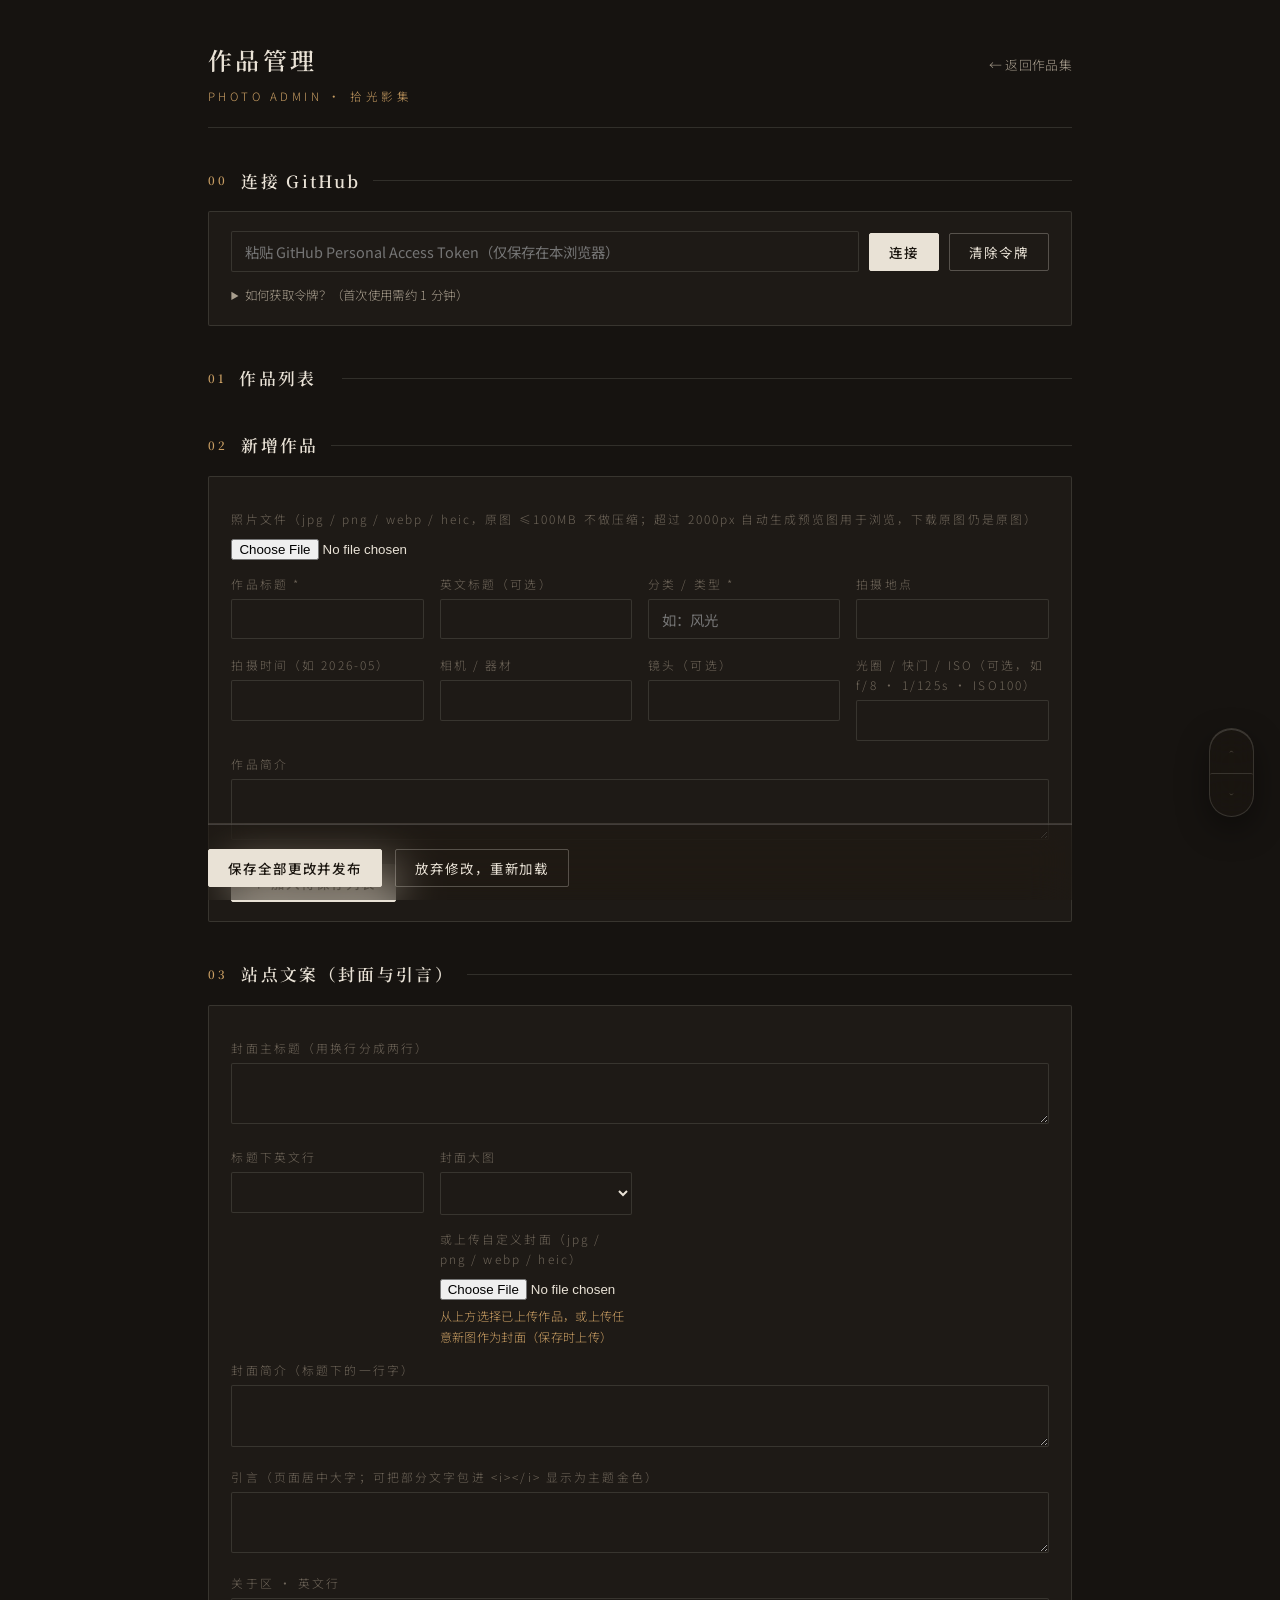
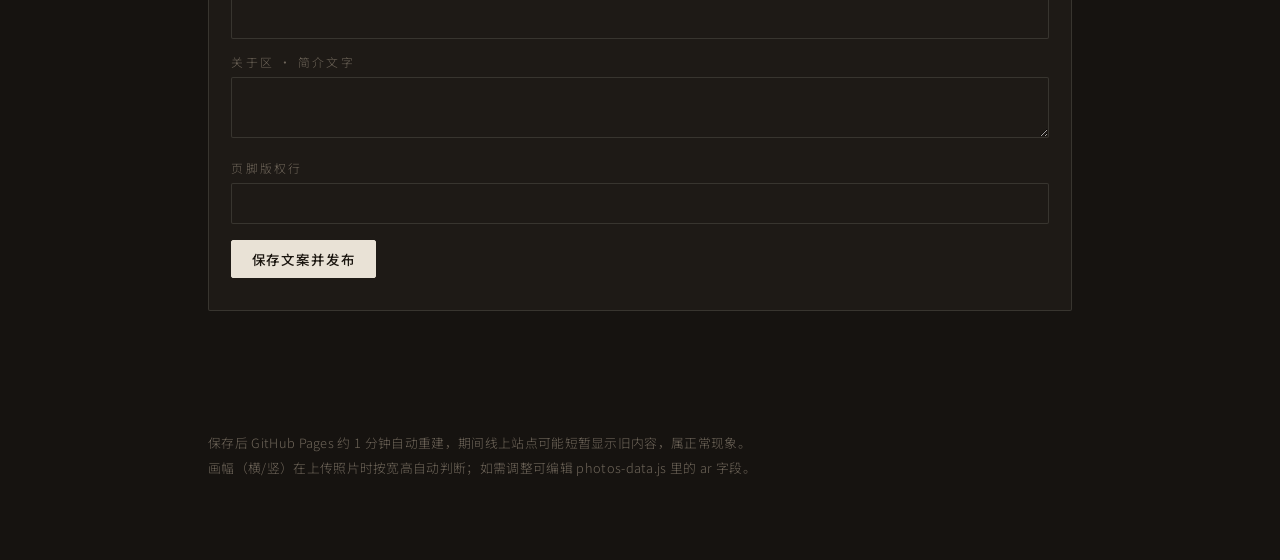
==== commit d7216ab9: "管理页：同款玻璃胶囊悬浮按钮；封面支持自定义上传（含预览图与旧封面自动清理）" ====
--- a/admin.html
+++ b/admin.html
@@ -84,6 +84,26 @@
 .spin{display:inline-block;width:.9em;height:.9em;border:2px solid var(--accent);border-top-color:transparent;border-radius:50%;vertical-align:-2px;animation:sp 1s linear infinite;margin-right:.4em}
 @keyframes sp{to{transform:rotate(360deg)}}
 @media(max-width:640px){.card{padding:1rem}header.top h1{font-size:1.2rem}}
+
+/* 悬浮回顶/底按钮（与作品集同款玻璃胶囊，抬高避开底部操作条） */
+.float-nav{
+  position:fixed;right:clamp(.9rem,2vw,1.6rem);bottom:5.2rem;z-index:60;
+  display:flex;flex-direction:column;
+  background:rgba(30,26,22,.4);
+  -webkit-backdrop-filter:var(--glass-blur);backdrop-filter:var(--glass-blur);
+  border:1px solid var(--glass-line);border-radius:999px;overflow:hidden;
+  box-shadow:inset 0 1px 0 var(--glass-hi),0 12px 32px rgba(0,0,0,.4);
+}
+.float-nav button{
+  width:2.7rem;height:2.7rem;border:none;background:transparent;
+  color:var(--ink-dim);display:flex;align-items:center;justify-content:center;
+  transition:background .3s var(--ease),color .3s var(--ease),transform .15s var(--ease);
+}
+.float-nav button+button{border-top:1px solid var(--glass-line)}
+.float-nav button:hover{background:rgba(201,158,99,.16);color:var(--accent)}
+.float-nav button:active{transform:scale(.9)}
+.float-nav svg{display:block}
+@media(max-width:640px){.float-nav button{width:2.35rem;height:2.35rem}}
 </style>
 </head>
 <body>
@@ -149,7 +169,14 @@
     <div class="grid">
       <div class="wide"><label class="f">封面主标题（用换行分成两行）</label><textarea id="site-line"></textarea></div>
       <div><label class="f">标题下英文行</label><input type="text" id="site-en"></div>
-      <div><label class="f">封面大图</label><select id="site-hero"></select></div>
+      <div>
+        <label class="f">封面大图</label>
+        <select id="site-hero"></select>
+        <label class="f" style="margin-top:.9rem">或上传自定义封面（jpg / png / webp / heic）</label>
+        <input type="file" id="site-hero-file" accept="image/jpeg,image/png,image/webp,image/heic,image/heif,.heic,.heif">
+        <img id="site-hero-preview" class="pending-img" alt="" hidden>
+        <p class="file-note" id="site-hero-note">从上方选择已上传作品，或上传任意新图作为封面（保存时上传）</p>
+      </div>
     </div>
     <label class="f">封面简介（标题下的一行字）</label>
     <textarea id="site-bio"></textarea>
@@ -176,7 +203,17 @@
   画幅（横/竖）在上传照片时按宽高自动判断；如需调整可编辑 photos-data.js 里的 ar 字段。</p>
 </div>
 
-<script src="assets/photos-data.js?v=7"></script>
+<!-- 快速回到顶部 / 底部 -->
+<div class="float-nav" role="navigation" aria-label="快速定位">
+  <button id="to-top" aria-label="回到顶部" title="回到顶部">
+    <svg width="15" height="15" viewBox="0 0 24 24" fill="none" stroke="currentColor" stroke-width="1.6" stroke-linecap="round" stroke-linejoin="round"><path d="M6 15l6-6 6 6"/></svg>
+  </button>
+  <button id="to-bottom" aria-label="跳至底部" title="跳至底部">
+    <svg width="15" height="15" viewBox="0 0 24 24" fill="none" stroke="currentColor" stroke-width="1.6" stroke-linecap="round" stroke-linejoin="round"><path d="M6 9l6 6 6-6"/></svg>
+  </button>
+</div>
+
+<script src="assets/photos-data.js?v=10"></script>
 <script>
 (function(){
 "use strict";
@@ -466,8 +503,45 @@
 });
 
 /* ---------- 站点文案 ---------- */
+let pendingHero = null;   // 待上传的自定义封面 {filename, contentB64, previewFilename, previewB64, dataUrl}
+$("site-hero-file").addEventListener("change", async () => {
+  const file = $("site-hero-file").files[0];
+  const note = $("site-hero-note");
+  if (!file) { pendingHero = null; $("site-hero-preview").hidden = true; note.textContent = "从上方选择已上传作品，或上传任意新图作为封面（保存时上传）"; return; }
+  try {
+    note.textContent = "解析图片中，请稍候…";
+    pendingHero = await readImage(file);
+    const ts = Date.now();
+    pendingHero.filename = "photos/hero-" + ts + "." + pendingHero.filename.split(".").pop();
+    if (pendingHero.previewFilename) pendingHero.previewFilename = "photos/hero-" + ts + "-p.jpg";
+    $("site-hero-preview").hidden = false;
+    $("site-hero-preview").src = pendingHero.dataUrl;
+    note.textContent = `已选 ${file.name}（${pendingHero.width}×${pendingHero.height}${pendingHero.previewFilename ? "，已生成预览图" : ""}），点"保存文案并发布"上传`;
+    const sel = $("site-hero");
+    [...sel.options].forEach(o => { if (o.value === "__pending__") o.remove(); });
+    const opt = document.createElement("option");
+    opt.value = "__pending__";
+    opt.textContent = "新上传的封面（保存时上传）";
+    sel.insertBefore(opt, sel.firstChild);
+    sel.value = "__pending__";
+  } catch (e) {
+    pendingHero = null;
+    $("site-hero-preview").hidden = true;
+    note.textContent = "读取失败：" + e.message;
+  }
+});
+$("site-hero").addEventListener("change", () => {
+  if ($("site-hero").value !== "__pending__") {
+    pendingHero = null;
+    $("site-hero-preview").hidden = true;
+    $("site-hero-note").textContent = "从上方选择已上传作品，或上传任意新图作为封面（保存时上传）";
+  }
+});
 function renderSiteForm() {
   if (!siteCopy) return;
+  pendingHero = null;
+  $("site-hero-preview").hidden = true;
+  $("site-hero-note").textContent = "从上方选择已上传作品，或上传任意新图作为封面（保存时上传）";
   const hero = siteCopy.hero || {};
   $("site-line").value = (hero.line || "").replace(/\n/g, "\n");
   $("site-en").value = hero.en || "";
@@ -479,6 +553,7 @@
   $("site-about-bio").value = (siteCopy.about && siteCopy.about.bio) || (localSite.about && localSite.about.bio) || "";
   $("site-footer-copy").value = siteCopy.footerCopy || localSite.footerCopy || "";
   const sel = $("site-hero");
+  [...sel.options].forEach(o => { if (o.value === "__pending__") o.remove(); });
   const opts = photos.map(p => `<option value="${p.src}" ${p.src === hero.src ? "selected" : ""}>${p.title || p.src}（${p.category || ""}）</option>`).join("");
   sel.innerHTML = hero.src && !photos.some(p => p.src === hero.src)
     ? `<option value="${hero.src}" selected>${hero.src}（当前）</option>` + opts
@@ -490,23 +565,57 @@
   btn.disabled = true;
   try {
     setStatus($("site-status"), '<span class="spin"></span>正在发布文案…');
+    // 记录旧封面（用于清理被替换的独立封面文件；仅限 hero- 前缀，绝不误删作品照片）
+    const prevHeroSrc = siteCopy.hero ? (siteCopy.hero.src || "") : "";
+    const prevHeroPreview = siteCopy.hero ? (siteCopy.hero.preview || "") : "";
     siteCopy.hero = siteCopy.hero || {};
     siteCopy.hero.line = $("site-line").value.replace(/\r/g, "");
     siteCopy.hero.en = $("site-en").value.trim();
     siteCopy.hero.bio = $("site-bio").value.trim();
-    siteCopy.hero.src = $("site-hero").value;
     siteCopy.statement = siteCopy.statement || {};
     siteCopy.statement.lead = $("site-lead").value;
     siteCopy.about = siteCopy.about || {};
     siteCopy.about.en = $("site-about-en").value.trim();
     siteCopy.about.bio = $("site-about-bio").value.trim();
     siteCopy.footerCopy = $("site-footer-copy").value.trim();
+
+    // 自定义封面：先把图片文件传上去，再写数据
+    const selVal = $("site-hero").value;
+    if (selVal === "__pending__" && pendingHero) {
+      setStatus($("site-status"), '<span class="spin"></span>上传封面图片…');
+      if (!uploaded.has(pendingHero.filename)) {
+        await putFile(pendingHero.filename, "上传自定义封面", pendingHero.contentB64);
+        uploaded.add(pendingHero.filename);
+      }
+      if (pendingHero.previewFilename && !uploaded.has(pendingHero.previewFilename)) {
+        await putFile(pendingHero.previewFilename, "上传自定义封面（预览图）", pendingHero.previewB64);
+        uploaded.add(pendingHero.previewFilename);
+      }
+      siteCopy.hero.src = pendingHero.filename;
+      siteCopy.hero.preview = pendingHero.previewFilename || "";
+    } else {
+      siteCopy.hero.src = selVal;
+      // 保持当前独立封面时沿用其预览图；改选作品照片时清空（画廊会自动用该照片的预览图）
+      siteCopy.hero.preview = (selVal === prevHeroSrc) ? prevHeroPreview : "";
+    }
+
     const content = "/* ============================================================\n   拾光影集 · 站点文案（本文件由 admin.html 管理页自动维护）\n   作品数据在 assets/photos-data.js；手动编辑请保持 JSON 格式\n   ============================================================ */\n\nwindow.GALLERY_DATA = " + JSON.stringify({ site: siteCopy }, null, 2) + ";\n";
     await putFile("assets/data.js", "更新站点文案", b64enc(content), dataSha);
     const check = await gh("assets/data.js", { qs: "ref=" + CFG.branch });
     const parsed = parseJsData(b64dec(check.content)).site;
     dataSha = check.sha;
     if (!parsed.hero || parsed.hero.line !== siteCopy.hero.line) throw new Error("一致性校验未通过，请重试");
+
+    // 清理被替换的旧独立封面（hero- 前缀的独立文件）
+    if (selVal !== prevHeroSrc && /^photos\/hero-/.test(prevHeroSrc)) {
+      const sha = await getPhotoSha(prevHeroSrc);
+      if (sha) await delFile(prevHeroSrc, "清理旧封面文件", sha);
+    }
+    if (/^photos\/hero-/.test(prevHeroPreview) && prevHeroPreview !== siteCopy.hero.preview) {
+      const sha = await getPhotoSha(prevHeroPreview);
+      if (sha) await delFile(prevHeroPreview, "清理旧封面预览图", sha);
+    }
+    pendingHero = null;
     setStatus($("site-status"), "✓ 文案已发布！GitHub Pages 约 1 分钟后自动更新", "ok");
   } catch (e) {
     setStatus($("site-status"), "保存失败：" + e.message, "err");
@@ -593,6 +702,10 @@
   }
 });
 
+/* 悬浮按钮：回顶部 / 跳底部 */
+document.querySelector(".float-nav #to-top").addEventListener("click", () => window.scrollTo({ top: 0, behavior: "smooth" }));
+document.querySelector(".float-nav #to-bottom").addEventListener("click", () => window.scrollTo({ top: document.documentElement.scrollHeight, behavior: "smooth" }));
+
 $("btn-reload").addEventListener("click", () => {
   if (dirty && !confirm("放弃当前所有未保存的修改？")) return;
   pendingNew = []; removed = []; newImages = {}; dirty = false;
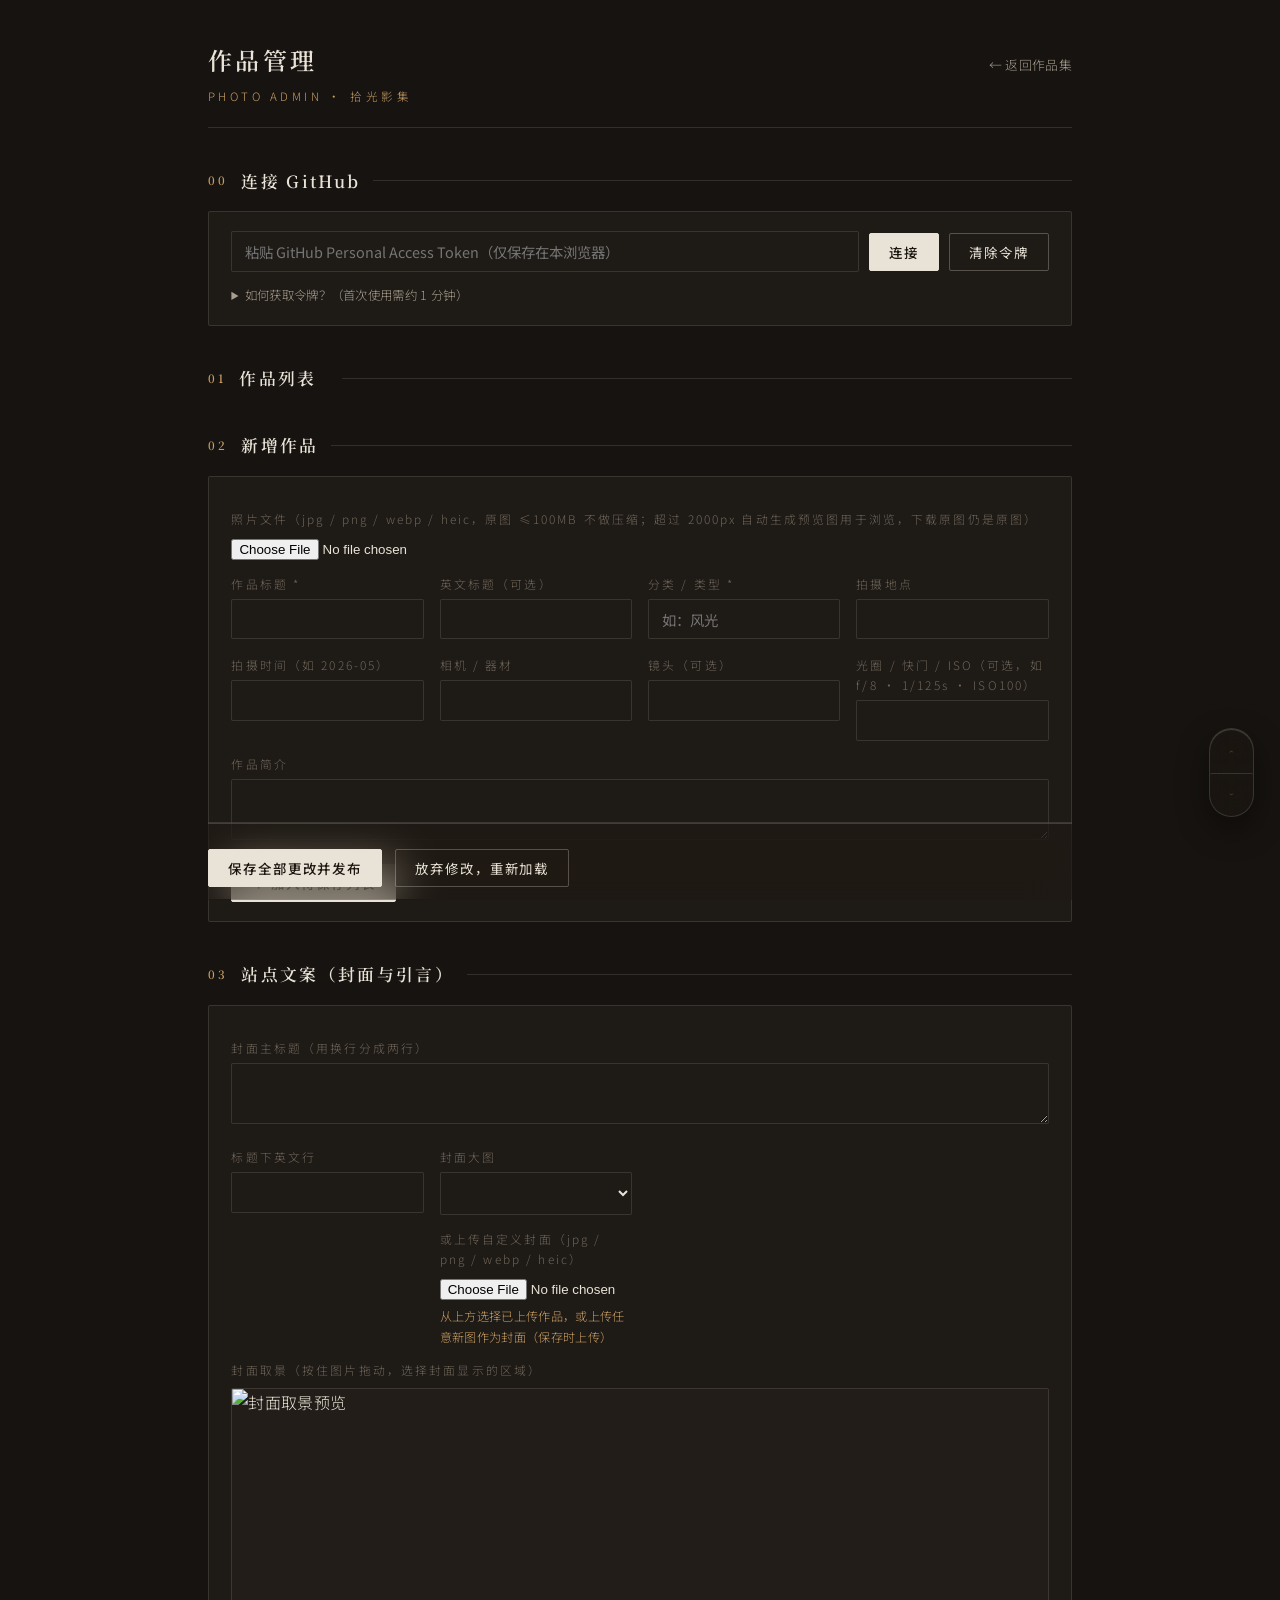
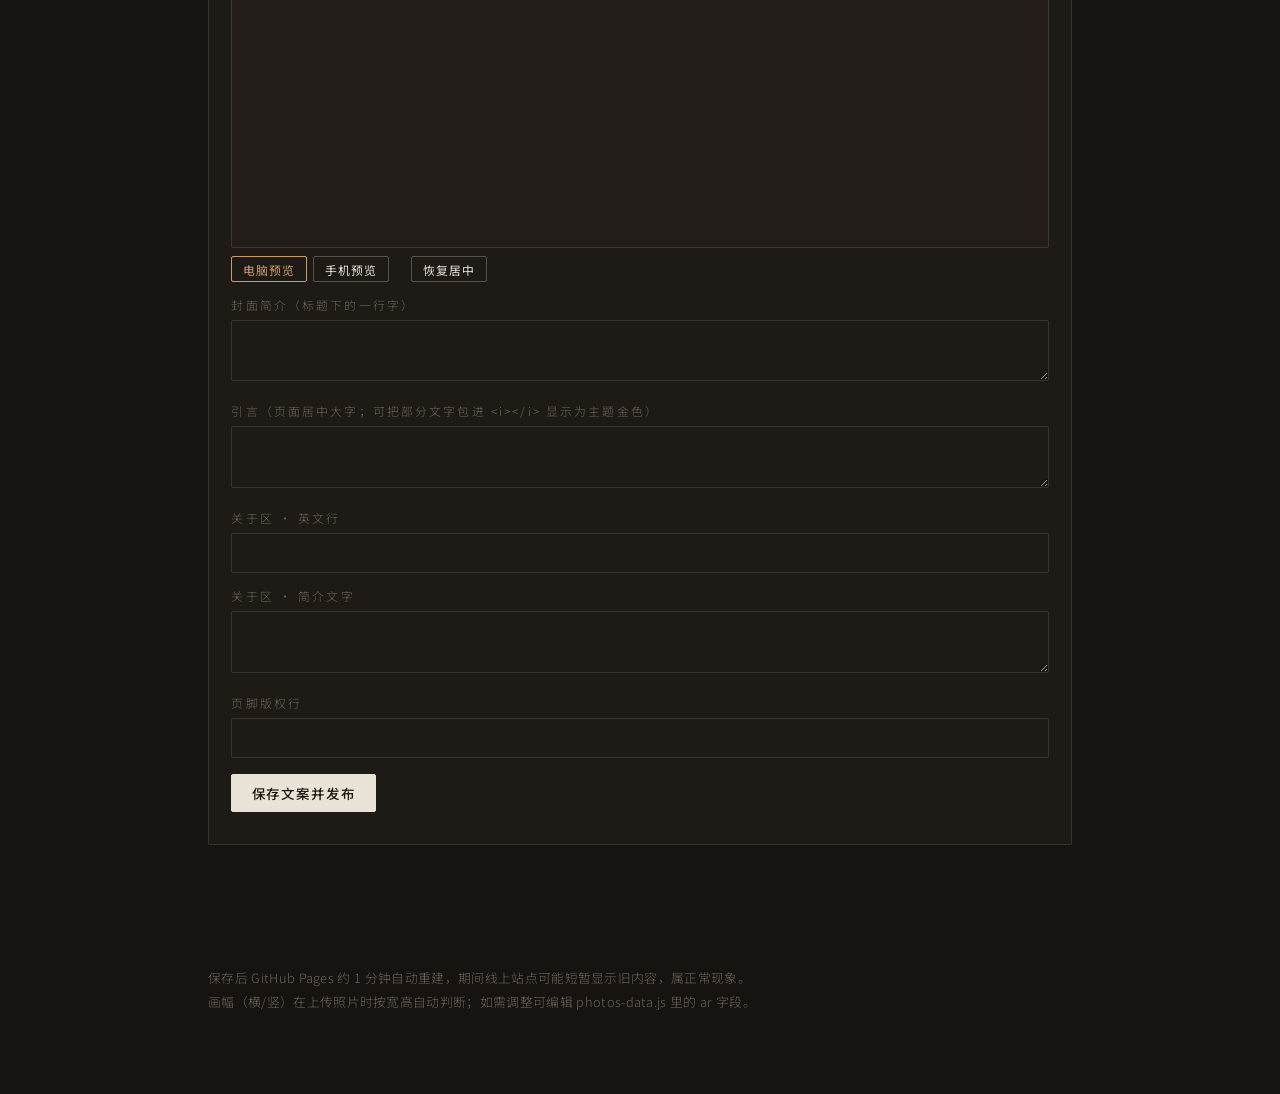
==== commit daa2fde3: "封面取景功能：管理页可拖动选择封面显示区域（电脑/手机双比例预览），前台用 object-position 还原" ====
--- a/admin.html
+++ b/admin.html
@@ -75,6 +75,16 @@
 .grid .wide{grid-column:1/-1}
 .file-note{font-size:.76rem;color:var(--accent);margin-top:.3rem}
 .pending-img{max-width:100%;max-height:180px;border:1px solid var(--line);margin-top:.5rem}
+/* 封面取景预览（拖动选择封面显示区域） */
+.hero-pos-box{position:relative;overflow:hidden;background:var(--bg-soft);border:1px solid var(--line);border-radius:2px;aspect-ratio:16/9;cursor:grab;touch-action:none;user-select:none;-webkit-user-select:none;margin-top:.5rem}
+.hero-pos-box:active{cursor:grabbing}
+.hero-pos-box img{position:absolute;inset:0;width:100%;height:100%;object-fit:cover;pointer-events:none}
+.hero-pos-box.mobile{aspect-ratio:9/16;max-width:250px}
+.hero-pos-ctrl{display:flex;gap:.7rem;align-items:center;margin-top:.5rem;font-size:.76rem;color:var(--ink-faint);flex-wrap:wrap}
+.hero-pos-ctrl .ratio-btns{display:flex;gap:.4rem}
+.hero-pos-ctrl button{padding:.22rem .65rem;font-size:.74rem;letter-spacing:.1em}
+.hero-pos-ctrl .ratio-btns button.on{border-color:var(--accent);color:var(--accent)}
+.hero-pos-val{letter-spacing:.06em}
 
 /* 操作条 */
 .actions{position:sticky;bottom:0;background:var(--glass-bg);
@@ -84,6 +94,9 @@
 .spin{display:inline-block;width:.9em;height:.9em;border:2px solid var(--accent);border-top-color:transparent;border-radius:50%;vertical-align:-2px;animation:sp 1s linear infinite;margin-right:.4em}
 @keyframes sp{to{transform:rotate(360deg)}}
 @media(max-width:640px){.card{padding:1rem}header.top h1{font-size:1.2rem}}
+/* 大屏增强：2.5K / 4K 显示器按比例放大 */
+@media(min-width:2000px){html{font-size:18px}.wrap{max-width:1120px}}
+@media(min-width:2800px){html{font-size:21px}.wrap{max-width:1200px}}
 
 /* 悬浮回顶/底按钮（与作品集同款玻璃胶囊，抬高避开底部操作条） */
 .float-nav{
@@ -178,6 +191,18 @@
         <p class="file-note" id="site-hero-note">从上方选择已上传作品，或上传任意新图作为封面（保存时上传）</p>
       </div>
     </div>
+    <label class="f">封面取景（按住图片拖动，选择封面显示的区域）</label>
+    <div class="hero-pos-box" id="hero-pos-box">
+      <img id="hero-pos-img" alt="封面取景预览" draggable="false">
+    </div>
+    <div class="hero-pos-ctrl">
+      <span class="ratio-btns">
+        <button type="button" id="ratio-desktop" class="on">电脑预览</button>
+        <button type="button" id="ratio-mobile">手机预览</button>
+      </span>
+      <span class="hero-pos-val" id="hero-pos-val"></span>
+      <button type="button" id="hero-pos-reset">恢复居中</button>
+    </div>
     <label class="f">封面简介（标题下的一行字）</label>
     <textarea id="site-bio"></textarea>
     <label class="f">引言（页面居中大字；可把部分文字包进 &lt;i&gt;&lt;/i&gt; 显示为主题金色）</label>
@@ -213,7 +238,7 @@
   </button>
 </div>
 
-<script src="assets/photos-data.js?v=10"></script>
+<script src="assets/photos-data.js?v=13"></script>
 <script>
 (function(){
 "use strict";
@@ -342,8 +367,8 @@
     box.appendChild(card);
   });
 
-  // 字段修改 → 写回工作副本
-  box.querySelectorAll("[data-k]").forEach(inp => {
+  // 字段修改 → 写回工作副本（只挂普通表单控件；contenteditable 标题单独处理）
+  box.querySelectorAll("input[data-k],textarea[data-k]").forEach(inp => {
     inp.addEventListener("change", () => {
       const i = +inp.dataset.i, k = inp.dataset.k, v = inp.value.trim();
       if (k === "date" || k === "camera" || k === "lens" || k === "extra") {
@@ -361,9 +386,31 @@
       } else {
         photos[i][k] = v;
       }
-      if (k === "title") { const b = box.querySelector(`.card-head b[data-i="${i}"]`); if (b) b.textContent = v; }
       dirty = true;
     });
+  });
+
+  // 中文标题是 contenteditable：change 事件在它上面不会触发（这是之前"改了标题没保存"的原因），
+  // 改用 input/blur 实时写回工作副本
+  box.querySelectorAll('b[data-k="title"]').forEach(b => {
+    const i = +b.dataset.i;
+    const sync = () => {
+      const v = b.textContent.trim();
+      if (v) {
+        if (v !== photos[i].title) { photos[i].title = v; dirty = true; }
+      } else {
+        b.textContent = photos[i].title || "";   // 标题不允许为空，清空即还原
+      }
+    };
+    b.addEventListener("input", sync);
+    b.addEventListener("blur", sync);
+    // 粘贴只保留纯文本（防止带入富文本样式）；回车视为确认并失焦
+    b.addEventListener("paste", (e) => {
+      e.preventDefault();
+      const t = (e.clipboardData || window.clipboardData).getData("text/plain");
+      document.execCommand("insertText", false, t);
+    });
+    b.addEventListener("keydown", (e) => { if (e.key === "Enter") { e.preventDefault(); b.blur(); } });
   });
 
   // 替换图片
@@ -524,6 +571,7 @@
     opt.textContent = "新上传的封面（保存时上传）";
     sel.insertBefore(opt, sel.firstChild);
     sel.value = "__pending__";
+    refreshHeroPosImg();
   } catch (e) {
     pendingHero = null;
     $("site-hero-preview").hidden = true;
@@ -537,6 +585,72 @@
     $("site-hero-note").textContent = "从上方选择已上传作品，或上传任意新图作为封面（保存时上传）";
   }
 });
+
+/* ---------- 封面取景：拖动选择封面显示区域 ---------- */
+let heroPos = { x: 50, y: 50 };   // object-position 百分比（50/50 = 居中）
+function heroPreviewUrl() {
+  const selVal = $("site-hero").value;
+  if (selVal === "__pending__" && pendingHero) return pendingHero.dataUrl || "";
+  const p = photos.find(x => x.src === selVal);
+  return p ? (p.preview || p.src || "") : "";
+}
+function applyHeroPos() {
+  const img = $("hero-pos-img");
+  if (img) img.style.objectPosition = heroPos.x.toFixed(1) + "% " + heroPos.y.toFixed(1) + "%";
+  const val = $("hero-pos-val");
+  if (val) val.textContent = "取景位置 " + Math.round(heroPos.x) + "% , " + Math.round(heroPos.y) + "%";
+}
+function refreshHeroPosImg() {
+  const img = $("hero-pos-img");
+  if (!img) return;
+  const url = heroPreviewUrl();
+  if (url) {
+    if (img.getAttribute("src") !== url) img.src = url;
+  } else {
+    img.removeAttribute("src");
+  }
+  applyHeroPos();
+}
+(function bindHeroPos() {
+  const box = $("hero-pos-box"), img = $("hero-pos-img");
+  if (!box || !img) return;
+  let drag = null;
+  const setPos = (x, y) => {
+    heroPos.x = Math.min(100, Math.max(0, x));
+    heroPos.y = Math.min(100, Math.max(0, y));
+    applyHeroPos();
+  };
+  box.addEventListener("pointerdown", (e) => {
+    drag = { x: e.clientX, y: e.clientY, px: heroPos.x, py: heroPos.y };
+    try { box.setPointerCapture(e.pointerId); } catch (_) {}
+    e.preventDefault();
+  });
+  box.addEventListener("pointermove", (e) => {
+    if (!drag) return;
+    const natW = img.naturalWidth, natH = img.naturalHeight;
+    if (!natW || !natH) return;
+    const rect = box.getBoundingClientRect();
+    // 与 object-fit:cover 的实际渲染一致：object-position X% ⇔ 图片水平偏移 = -overX * X/100
+    const scale = Math.max(rect.width / natW, rect.height / natH);
+    const overX = natW * scale - rect.width, overY = natH * scale - rect.height;
+    const nx = overX > 0 ? drag.px - (e.clientX - drag.x) / overX * 100 : 50;
+    const ny = overY > 0 ? drag.py - (e.clientY - drag.y) / overY * 100 : 50;
+    setPos(nx, ny);
+  });
+  const end = () => { drag = null; };
+  box.addEventListener("pointerup", end);
+  box.addEventListener("pointercancel", end);
+  $("hero-pos-reset").addEventListener("click", () => setPos(50, 50));
+  $("ratio-desktop").addEventListener("click", () => {
+    box.classList.remove("mobile");
+    $("ratio-desktop").classList.add("on"); $("ratio-mobile").classList.remove("on");
+  });
+  $("ratio-mobile").addEventListener("click", () => {
+    box.classList.add("mobile");
+    $("ratio-mobile").classList.add("on"); $("ratio-desktop").classList.remove("on");
+  });
+  $("site-hero").addEventListener("change", refreshHeroPosImg);
+})();
 function renderSiteForm() {
   if (!siteCopy) return;
   pendingHero = null;
@@ -558,6 +672,11 @@
   sel.innerHTML = hero.src && !photos.some(p => p.src === hero.src)
     ? `<option value="${hero.src}" selected>${hero.src}（当前）</option>` + opts
     : opts;
+  // 封面取景：解析 hero.pos（"30% 70%"），缺省居中
+  const pm = String(hero.pos || "").match(/([\d.]+)%\s+([\d.]+)%/);
+  heroPos.x = pm ? Math.min(100, Math.max(0, +pm[1])) : 50;
+  heroPos.y = pm ? Math.min(100, Math.max(0, +pm[2])) : 50;
+  refreshHeroPosImg();
 }
 $("btn-site").addEventListener("click", async () => {
   if (!token || !siteCopy) return setStatus($("site-status"), "请先连接 GitHub", "err");
@@ -572,6 +691,7 @@
     siteCopy.hero.line = $("site-line").value.replace(/\r/g, "");
     siteCopy.hero.en = $("site-en").value.trim();
     siteCopy.hero.bio = $("site-bio").value.trim();
+    siteCopy.hero.pos = heroPos.x.toFixed(1) + "% " + heroPos.y.toFixed(1) + "%";   // 封面取景位置
     siteCopy.statement = siteCopy.statement || {};
     siteCopy.statement.lead = $("site-lead").value;
     siteCopy.about = siteCopy.about || {};
